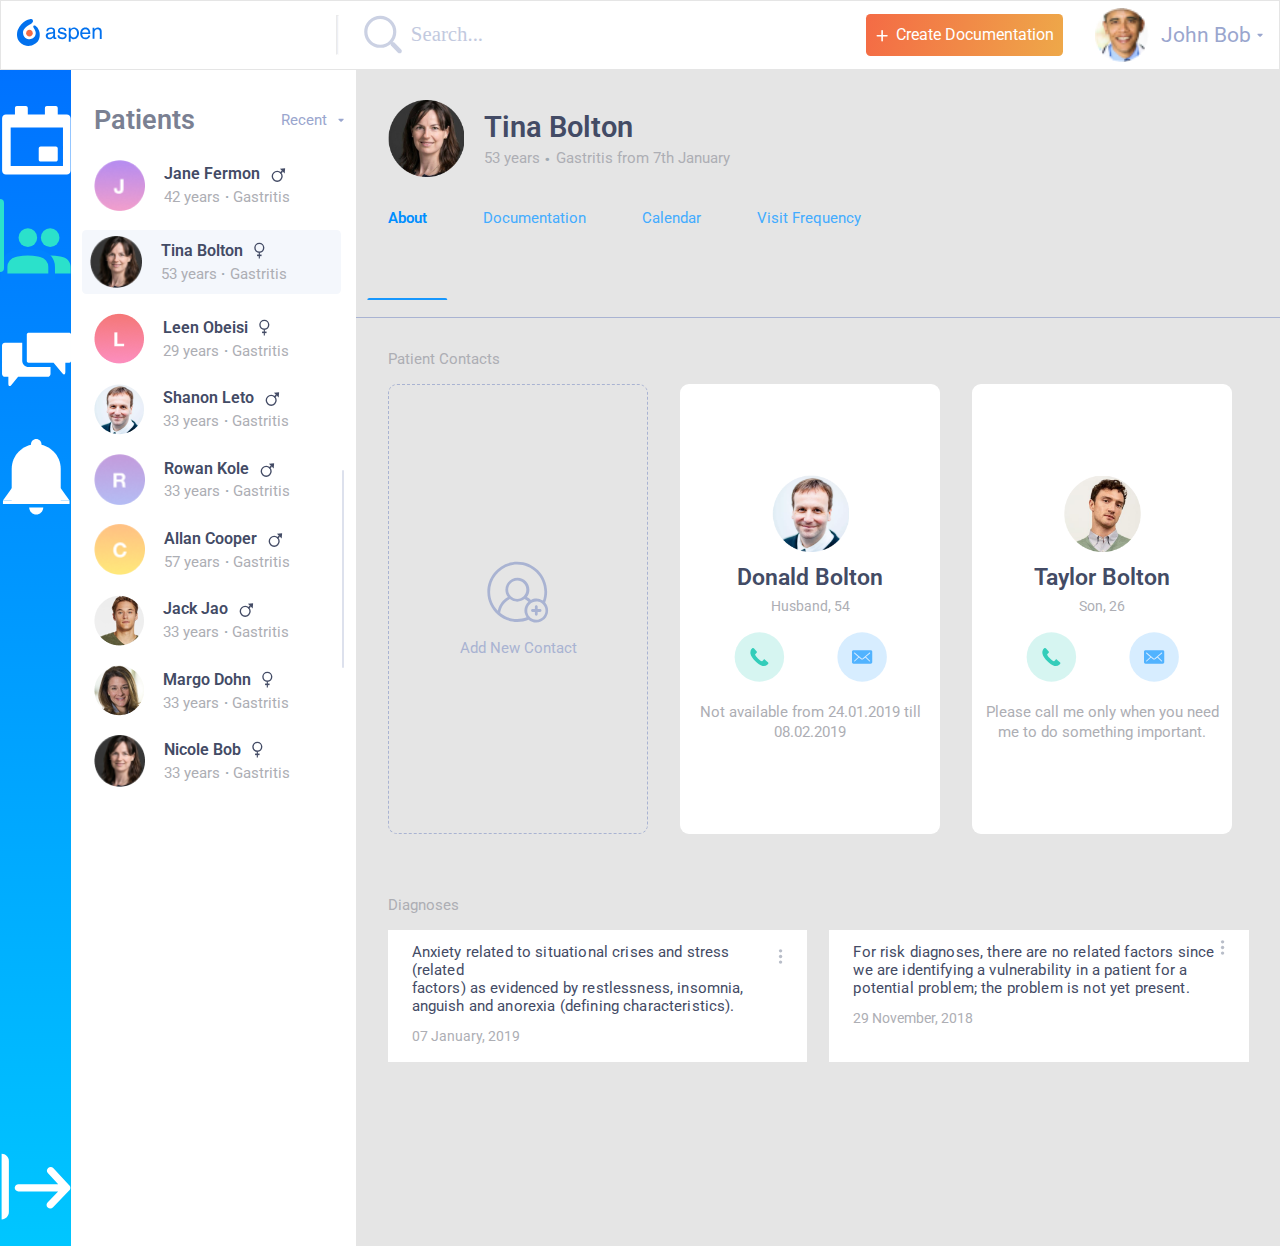
==== Medical App Design Project/index.html @ 2992dcbe "The completed Calculator design project was added to the folder. The medical app design project was " ====
<!DOCTYPE html>
<html>

<head>
  <meta charset="utf-8" />
  <meta http-equiv="X-UA-Compatible" content="IE=edge">
  <title>Medical App Design Project</title>
  <meta name="viewport" content="width=device-width, initial-scale=1">
  <link rel="stylesheet" type="text/css" media="screen" href="css/style.css" />
</head>

<body>
  <div class="container">

    <nav>
      <a href="#"><img src="images/Group 2.11.svg" alt="aspen logo"></a>

      <div class="line-search">
        <hr>
        <div class="search">
          <img src="images/Group 5.2.svg" alt="search icon">
          <span>Search...</span>
        </div>
      </div>

      <div class="create-obama">
        <div class="plus-create">
          <img src="images/Group 2.svg" alt="plus icon">
          <span>Create Documentation</span>
        </div>
        <div class="obama-john">
          <img src="images/image (1).png" alt="Obama picture" class="obama">
          <p>John Bob</p>
          <img src="images/Polygon.svg" alt="down icon">
        </div>
      </div>

    </nav>

    <aside class="blue">
      <div class="blue-line"></div>
      <!-- <div class="blue-top-icons"> -->
      <img src="images/Union.svg" alt="calendar">
      <!-- <div class="blue-contact"> -->
      <img src="images/Group 8.2.svg" alt="contact">
      <!-- </div> -->
      <img src="images/Group 9.svg" alt="message">
      <img src="images/Group 9 (1).svg" alt="reminder">
      <!-- </div> -->
      <!-- <div > -->
      <img src="images/Group 2.10.svg" alt="right-direction-icon" class="blue-bottom-icon">
      <!-- </div> -->
    </aside>

    <aside class="white">
      <div class="white-line"></div>

      <div class="patient-list">
        <div class="patient-recent">
          <p class="patient-highlight">Patients</p>
          <div class="recent-img">
            <p class="patient-detail">Recent</p>
            <img src="images/Polygon.svg" alt="down icon">
          </div>
        </div>

        <div class="j-jane one">
          <img src="images/Group 20.png" alt="Jane" class="display-picture">
          <div class="jane42">
            <div class="jane-circle-up">
              <p>Jane Fermon</p>
              <img src="images/Group 4.3.svg" alt="circle up">
            </div>

            <div class="gas42">
              <p>42 years</p>
              <p class="dot">.</p>
              <p>Gastritis</p>
            </div>

          </div>

        </div>

        <div class="j-jane two">
          <img src="images/Group 11.3.png" alt="Tina" class="display-picture">
          <div class="jane42">
            <div class="jane-circle-up">
              <p>Tina Bolton</p>
              <img src="images/Group 10.1.svg" alt="circle down">
            </div>

            <div class="gas42">
              <p>53 years</p>
              <p class="dot">.</p>
              <p>Gastritis</p>
            </div>

          </div>

        </div>


        <div class="j-jane three">
          <img src="images/Group 22.png" alt="Leen" class="display-picture">
          <div class="jane42">
            <div class="jane-circle-up">
              <p>Leen Obeisi</p>
              <img src="images/Group 10.1.svg" alt="circle down">
            </div>

            <div class="gas42">
              <p>29 years</p>
              <p class="dot">.</p>
              <p>Gastritis</p>
            </div>

          </div>

        </div>


        <div class="j-jane four">
          <img src="images/image (2).png" alt="Shanon" class="display-picture">
          <div class="jane42">
            <div class="jane-circle-up">
              <p>Shanon Leto</p>
              <img src="images/Group 4.3.svg" alt="circle up">
            </div>

            <div class="gas42">
              <p>33 years</p>
              <p class="dot">.</p>
              <p>Gastritis</p>
            </div>

          </div>

        </div>

        <div class="j-jane five">
          <img src="images/Group 25.png" alt="Rowan" class="display-picture">
          <div class="jane42">
            <div class="jane-circle-up">
              <p>Rowan Kole</p>
              <img src="images/Group 4.3.svg" alt="circle up">
            </div>

            <div class="gas42">
              <p>33 years</p>
              <p class="dot">.</p>
              <p>Gastritis</p>
            </div>

          </div>

        </div>
        <div class="j-jane six">
          <img src="images/Group 27.png" alt="Allan" class="display-picture">
          <div class="jane42">
            <div class="jane-circle-up">
              <p>Allan Cooper</p>
              <img src="images/Group 4.3.svg" alt="circle up">
            </div>

            <div class="gas42">
              <p>57 years</p>
              <p class="dot">.</p>
              <p>Gastritis</p>
            </div>

          </div>

        </div>
        <div class="j-jane seven">
          <img src="images/image 9.1.png" alt="Jack" class="display-picture">
          <div class="jane42">
            <div class="jane-circle-up">
              <p>Jack Jao </p>
              <img src="images/Group 4.3.svg" alt="circle up">
            </div>

            <div class="gas42">
              <p>33 years</p>
              <p class="dot">.</p>
              <p>Gastritis</p>
            </div>

          </div>

        </div>
        <div class="j-jane eight">
          <img src="images/image 6.3.png" alt="Margo" class="display-picture">
          <div class="jane42">
            <div class="jane-circle-up">
              <p>Margo Dohn</p>
              <img src="images/Group 10.1.svg" alt="circle down">
            </div>

            <div class="gas42">
              <p>33 years</p>
              <p class="dot">.</p>
              <p>Gastritis</p>
            </div>

          </div>

        </div>
        <div class="j-jane nine">
          <img src="images/Group 11.3.png" alt="Nicole" class="display-picture">
          <div class="jane42">
            <div class="jane-circle-up">
              <p>Nicole Bob</p>
              <img src="images/Group 10.1.svg" alt="circle down">
            </div>

            <div class="gas42">
              <p>33 years</p>
              <p class="dot">.</p>
              <p>Gastritis</p>
            </div>

          </div>

        </div>


      </div>
    </aside>

    <main>
      <div class="patient-profile">
        <div class="blue-line"></div>
        <div class="dp-tina">
          <div class="j-jane">
            <img src="images/image 5.png" alt="Tina" class="display-picture">
            <div class="jane42">
              <div class="jane-circle-up profile">
                <p>Tina Bolton</p>
              </div>

              <div class="gas42">
                <p>53 years</p>
                <p class="dot">.</p>
                <p>Gastritis from 7th January</p>
              </div>

            </div>

          </div>
        </div>

        <div class="about-doc">
          <p> <a href="index.html" class="highlighted-about-doc">About</a></p>
          <p> <a href="documentation.html" target="_blank">Documentation</a> </p>
          <p> <a href="documentation2.html" target="_blank">Calendar</a> </p>
          <p> <a href="visitfre.html" target="_blank">Visit Frequency</a> </p>
        </div>

      </div>

      <div class="patient-contact">
        <p>Patient Contacts</p>
        <div class="container-contact">
          <div class="contact-detail blank">
            <img src="images/Vector.svg" alt="contact icon">
            <p>Add New Contact</p>
          </div>
          <div class="contact-detail donald">
            <img src="images/image (1)2.png" alt="Donald">
            <div class="donald-husband">
              <p>Donald Bolton</p>
              <p>Husband, 54 </p>
            </div>
            <div class="call-message">
              <img src="images/Group 6.8.svg" alt="call icon">
              <img src="images/Group 2.12.svg" alt="message icon">
            </div>
            <p>Not available from 24.01.2019 till <br> 08.02.2019</p>
          </div>

          <div class="contact-detail donald taylor">
            <img src="images/image 8.61.png" alt="Taylor">
            <div class="donald-husband">
              <p>Taylor Bolton</p>
              <p>Son, 26</p>
            </div>
            <div class="call-message">
              <img src="images/Group 6.8.svg" alt="call icon">
              <img src="images/Group 2.12.svg" alt="message icon">
            </div>
            <p>Please call me only when you need <br> me to do something important.</p>
          </div>
        </div>

      </div>

      <div class="patient-diagnoses">
        <p>Diagnoses</p>
        <div class="anchor">

          <div class="anxiety">
            <div class="anxiety-dots">
              <p>Anxiety related to situational crises and stress (related <br> factors) as evidenced by restlessness,
                insomnia, <br> anguish and anorexia (defining characteristics).</p>
              <img src="images/Group 3.svg" alt="3 dots icon">
            </div>
            <p> 07 January, 2019 </p>
          </div>

          <div class="anxiety risk">
            <div class="anxiety-dots">
              <p>For risk diagnoses, there are no related factors since <br> we are identifying a vulnerability in a patient for a <br> potential problem; the problem is not yet present. </p>
              <img src="images/Group 3.svg" alt="3 dots icon" id="second3dots">
            </div>
            <p> 29 November, 2018 </p>
          </div>

        </div>



        

      </div>

  </div>

  </main>


  </div>


  <script src="main.js"></script>
</body>

</html>
---- Medical App Design Project/css/style.css ----
@import url('https://fonts.googleapis.com/css?family=Roboto');

* {
  padding: 0;
  margin: 0;
  box-sizing: border-box;
}
body {
  font-family: 'Roboto', sans-serif;
  font-size: 14.7px;
}

.container {
  display: grid;
  grid-template-columns: repeat(18, 1fr);
  grid-template-rows: 70px auto;

}

nav {
 border: 1px solid #E5E5E5;;
  grid-column: 1/-1;
  display: flex;
  justify-content: space-between;
  align-items: center;
  padding: 0 1rem;
  background: #FFFFFF;
  /* margin-bottom: 0; */
}
.line-search {
  display: flex;
  /* align-items: center; */
margin-left: -10.5rem;
}
.line-search hr {
  height: 2.5rem;
  width: 2.5px;
background: #A9B3D2;
opacity: 0.2;
}
.search {
  display: flex;
  padding-left: 1.5rem;
}
.search img {
  cursor: pointer;
  padding-right: 0.5rem;
}
.search span  {
  padding-top: 0.62rem;
  font-family: Helvetica Neue;
line-height: 17px;
font-size: 1.3rem;

color: #A9B3D2;

opacity: 0.7;
}


.create-obama {
  cursor: pointer;
  display: flex;
  align-items: center;
}
.plus-create {
  display: flex;
  justify-content: center;
  align-items: center;
  width: 197px;
height: 42px;
background: linear-gradient(101.13deg, #F46B45 0%, #EEA849 100%);
border-radius: 4.5px;
}
.plus-create span {
  line-height: 40px;
font-size: 1rem;
padding-left: 0.5rem;
color: #FFFFFF;
}
.obama-john {
  display: flex;
  align-items: center;
  padding-left: 2rem;
}
.obama-john .obama {
  height: 6vh;
}
.obama-john img {
  cursor: pointer;
}
.obama-john p {
  padding: 0 0.4rem 0 0.7rem;
  line-height: 40px;
text-align: right;
font-size: 1.3rem;
color: #9AA6CE;
}

.blue {
  /* margin: 0; */
  position: relative;
  background: linear-gradient(180deg, #0072FF 0%, #00C6FF  100%);
    grid-column: span 1; 
  display: flex;
  flex-direction: column;
  /* justify-content: space-evenly; */
}
.blue img {
  padding: 35% 0;
  cursor: pointer;
}
.blue :nth-child(2) {
  padding-top: 50%;
}
.blue :nth-child(5) {
  padding-bottom: 68vh;
}
.blue :nth-child(6) {   
  /* justify-content: end; what flex property can solely control this along the cross axis. */
}
.blue-line {
  position: absolute;
  top: 11%;
  left: 0%;
  /* border-radius: 15%; */
  border-top-right-radius: 15px;
  border-bottom-right-radius: 15px;
  width: 3.5px;
  height: 72.75px;
  background: #2BE1CB;
 cursor: pointer;
}
.white {
  background-color: #fff;
  grid-column: span 4;
  position: relative;
}
.white-line {
  position: absolute;
  top: 34%;
  right: 4%;
  border-radius: 16px;
  width: 0.2vw;
  height: 22vh;
  background: #A9B3D2;
  opacity: 0.4;
  cursor: pointer;
}
.patient-list {
  display: flex;
  flex-direction: column;
  padding: 1.9rem 0 1rem  1.4rem;
}
.patient-recent {
  display: flex;
  justify-content: space-between;
  
}
.patient-highlight {
  line-height: 40px;
font-size: 27px;
color: #434B65;
font-family: 'Roboto', sans-serif;
  font-weight: 600;
  opacity: 0.7;
}
.recent-img {
  display: flex;
  padding-right: 0.7rem;

}
.patient-detail {
  line-height: 40px;
  font-size: 14.625px;
  /* text-align: right; */
  color: #9AA6CE;
  padding-right: 0.7rem;
}
.recent-img img {
  cursor: pointer;
}

.j-jane {
  padding-top: 1.2rem;
  display: flex;
  align-items: center;
  cursor: pointer;
}
.j-jane .display-picture{
  padding-right: 1.2rem;
  height: 4vw;
}
.jane-circle-up, .gas42 {
  display: flex;
  align-items: center;
  padding-bottom: 0.3rem;
}
.gas42 {
  padding-bottom: 0;
}
.jane-circle-up p {
  padding-right: 0.7rem;
  font-weight: 600;
font-size: 15.75px;
color: #434B65;
}
.gas42 :first-child, .gas42 :nth-child(3) {
  padding-right: 0.3rem;
  font-size: 14.7px;
color: #ADAEB4;
}
.gas42 .dot {
  padding-right: 0.3rem;
  margin-top: -0.5rem;
  color: #9FAAB3;
  font-weight: 600;
/* opacity: 0.6; */
/* border-radius: 2.25px; */
}
/* .j-jane .two { */
  /* padding-top: 0rem; */
/* } */
.j-jane.two {
  margin-top: 1.2rem;
  margin-left: -0.7rem;
  padding: 0 0.5rem;
  background: #F4F7FC;
  border-radius: 4.5px;
  height: 5vw;
  width: 20.2vw;
  display: flex;
  align-items: center;
  /* justify-content: center; */
}



main {
  background: #E5E5E5;
  grid-column: span 13;
}
.patient-profile {
  height: 27.5vh;
  /* background-color: rgb(212, 9, 9); */
  padding: 0.7rem 2rem;
  border-bottom: 1px solid #A9B3D2;;
  position: relative;
}
.patient-profile .dp-tina img, .donald>img {
  height: 6vw;
}
.patient-profile .dp-tina .jane-circle-up p {
  padding-right: 0;
  font-size: 29px;
}
.patient-profile .gas42 .dot {
font-size: 1.5rem;
margin-top: -0.6rem;
}
.about-doc {
  padding-top: 2rem;
display: flex;
/* padding-left: 1rem; */
}
.about-doc p {
  padding-right: 3.5rem;
  font-size: 14.7px;
/* text-align: center; */

/*  */
}
.about-doc a {
  text-decoration: none;
  color: #43ACFF;
  /* font-weight: 600; */
  /* opacity: 0.9; */
}
.about-doc .highlighted-about-doc {
  font-weight: 600;
color: #008EFF;
/* text-align: center; */
  /* padding-bottom: 0.4rem; */
  /* border-bottom: 4px solid rgb(15, 167, 15); */
}
.patient-profile .blue-line {
  position: absolute;
  top: 76.5%;
  left: 5.5%;
  width: 2.4px;
  border-top-right-radius: 7px;
  border-bottom-right-radius: 7px;
  height: 79.75px;
  background: #008EFF;
opacity: 0.9;
transform: rotate(-90deg);
}

.patient-contact {
  height: 60.7vh;
  /* background-color: #fff; */
  padding: 2rem 1rem 0rem 2rem;
}
.patient-contact img {
  cursor: pointer;
}
.patient-contact>p {
  padding-bottom: 1rem;
  font-size: 14.7px;
  /* text-align: center; */
  color: #ADAEB4;
  }
.container-contact {
  display: flex;
  /* padding-top: 1rem; */
  /* margin: 1rem 2rem; */
}

.contact-detail {
  margin-right: 2rem;
  width: 47vw;
  height: 50vh;
  background: #FFFFFF;
  border: 1.8px dashed #A9B3D2;
box-sizing: border-box;
border-radius: 9px;
  display: flex;
  flex-direction: column;
  justify-content: center;
  align-items: center;
}
.contact-detail .taylor {
  /* margin-right: 7rem; */
}
.blank {
  background: none;
}
.blank img {
  /* margin-top: 1vh; */
}
.blank p {
color: #A9B3D2;
padding-top: 1rem;
}
.donald {
  border: none;
}
.donald>img {
  /* margin-top: -1vh; */
}
.donald-husband :first-child {
  
  font-size: 23px;
  font-weight: 600;
  color: #434B65;
  padding: 0.8rem 0 0.3rem;
}
.donald-husband :nth-child(2) {
  /* line-height: 17px; */
font-size: 14px;
text-align: center;
color: #ADAEB4;
}
.call-message {
  padding: 1rem 0;
}
.call-message :first-child {
  /* text-align: center; */
  padding-right: 3rem;
}
.donald :last-child {
  line-height: 20px;
  text-align: center;
  color: #ADAEB4;
}


.patient-diagnoses {
padding-top: 2rem;
padding-left: 2rem;
/* display: flex; */
}
.patient-diagnoses>p {
color: #ADAEB4;
}

.patient-diagnoses .anchor {
  display: flex;
  margin-top: 1rem;
  /* justify-content: space-between; */
}
.anxiety {
  background-color: #fff;
  width: 47%;
  padding-left: 1.5rem;
  /* margin-right: 1.5rem; */
}
.anxiety-dots {
  display: flex;
  justify-content: space-between;
  padding: 1.5rem 1.5rem 0rem 0;
  margin-top: 1rem;
}
.anxiety-dots p {
  margin-top: -3vh;
  /* line-height: 22px; */
letter-spacing: 0.01em;
color: #434B65;
}
.anxiety-dots img {
  margin-top: -8vh;
  cursor: pointer;
}
.anxiety>p {
  line-height: 17px;
font-size: 13.5px;
color: #ADAEB4;
padding: 0.8rem 0 1.1rem;
}
.risk {
  margin-left: 1.4rem;
}
#second3dots {
 /* margin-left: -41vh; */
 /* margin-top: 4vh; */
 /* background: yellow; */
}

.blueish {
  width: 5.38px;
height: 102.01px;
/* left: 418.58px; */
/* top: 312.81px; */
margin: 2rem auto;
background: #43ACFF;
opacity: 0.9;
border-top-left-radius: 11px;
border-bottom-left-radius: 12px;
}
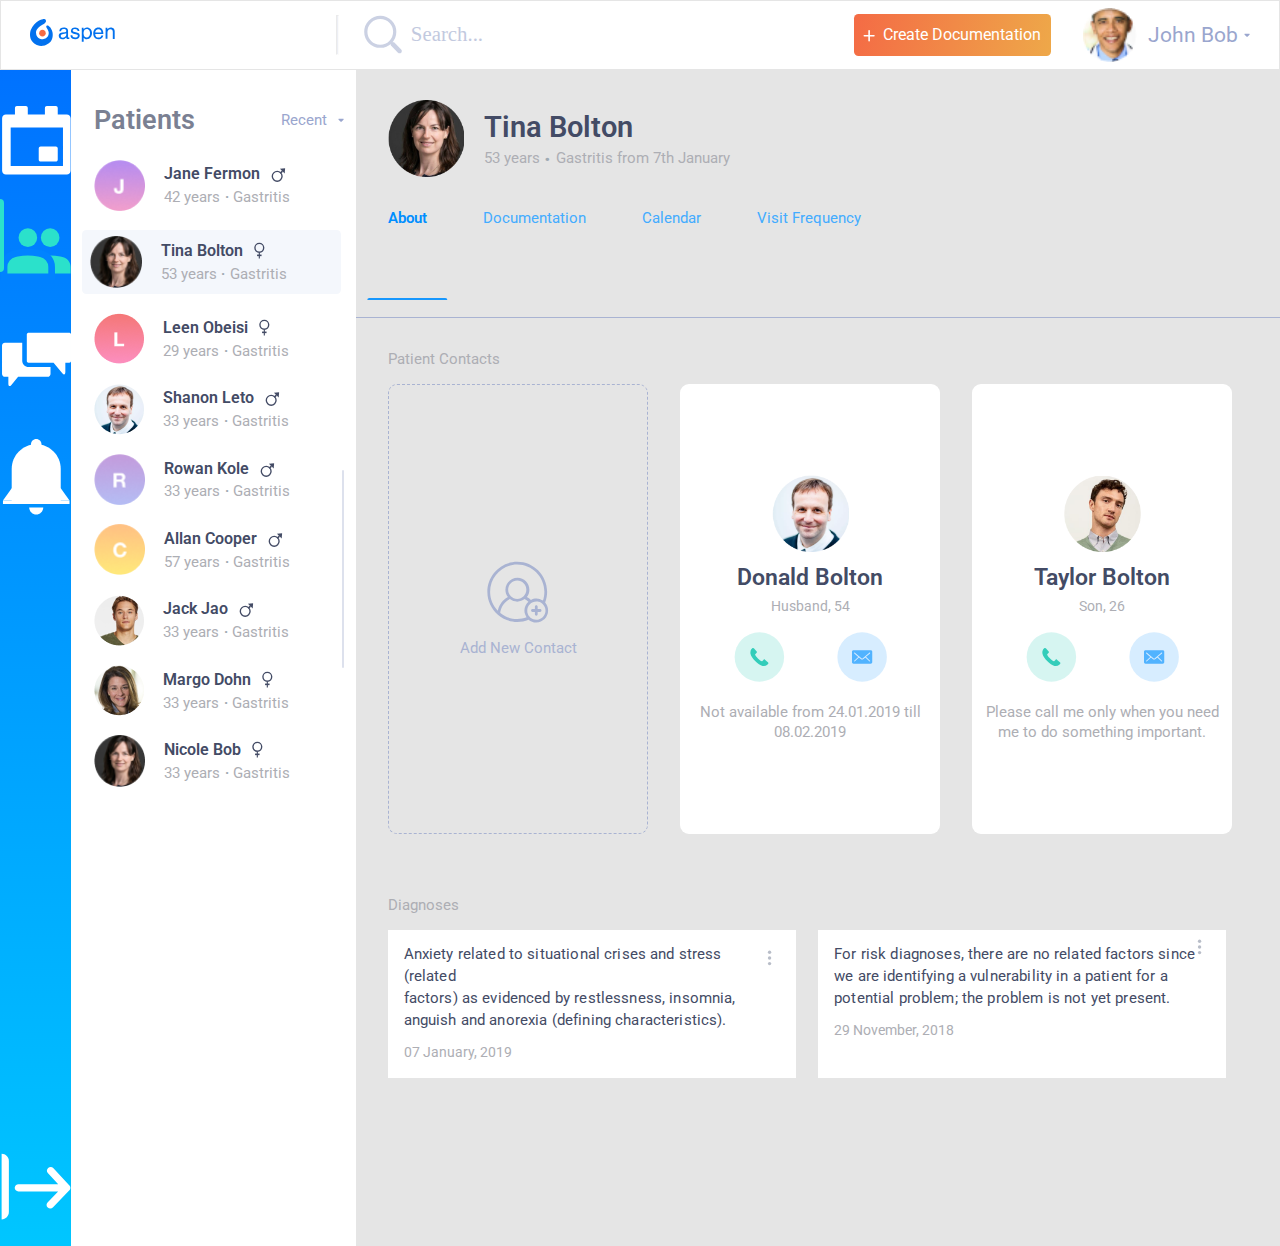
==== commit 49b609f1: "Errors were corrected after first upload." ====
--- a/Medical App Design Project/index.html
+++ b/Medical App Design Project/index.html
@@ -311,7 +311,7 @@
           <div class="anxiety risk">
             <div class="anxiety-dots">
               <p>For risk diagnoses, there are no related factors since <br> we are identifying a vulnerability in a patient for a <br> potential problem; the problem is not yet present. </p>
-              <img src="images/Group 3.svg" alt="3 dots icon" id="second3dots">
+              <img src="images/Group 3.svg" alt="3 dots icon" id="secondtdots">
             </div>
             <p> 29 November, 2018 </p>
           </div>
--- a/Medical App Design Project/css/style.css
+++ b/Medical App Design Project/css/style.css
@@ -25,7 +25,7 @@
   display: flex;
   justify-content: space-between;
   align-items: center;
-  padding: 0 1rem;
+  padding: 0 1.8rem;
   background: #FFFFFF;
   /* margin-bottom: 0; */
 }
@@ -131,7 +131,7 @@
   width: 3.5px;
   height: 72.75px;
   background: #2BE1CB;
- cursor: pointer;
+ /* cursor: pointer; */
 }
 .white {
   background-color: #fff;
@@ -147,7 +147,7 @@
   height: 22vh;
   background: #A9B3D2;
   opacity: 0.4;
-  cursor: pointer;
+  /* cursor: pointer; */
 }
 .patient-list {
   display: flex;
@@ -187,7 +187,7 @@
   padding-top: 1.2rem;
   display: flex;
   align-items: center;
-  cursor: pointer;
+  /* cursor: pointer; */
 }
 .j-jane .display-picture{
   padding-right: 1.2rem;
@@ -258,7 +258,7 @@
 }
 .patient-profile .gas42 .dot {
 font-size: 1.5rem;
-margin-top: -0.6rem;
+margin-top: -0.7rem;
 }
 .about-doc {
   padding-top: 2rem;
@@ -389,13 +389,14 @@
 .patient-diagnoses .anchor {
   display: flex;
   margin-top: 1rem;
+  margin-right: 1.5rem;
   /* justify-content: space-between; */
 }
 .anxiety {
   background-color: #fff;
   width: 47%;
-  padding-left: 1.5rem;
-  /* margin-right: 1.5rem; */
+  padding-left: 1rem;
+  /* margin-right: 2rem; */
 }
 .anxiety-dots {
   display: flex;
@@ -405,12 +406,13 @@
 }
 .anxiety-dots p {
   margin-top: -3vh;
-  /* line-height: 22px; */
+  line-height: 22px;
 letter-spacing: 0.01em;
 color: #434B65;
 }
 .anxiety-dots img {
-  margin-top: -8vh;
+  margin-top: -9.4vh;
+  /* padding-left: 1.3rem; */
   cursor: pointer;
 }
 .anxiety>p {
@@ -421,9 +423,13 @@
 }
 .risk {
   margin-left: 1.4rem;
-}
-#second3dots {
- /* margin-left: -41vh; */
+  /* margin-right: -9rem;   An issue with getting the 3 dots in the desired position. */
+}
+
+
+
+.anxiety #secondtdots {
+ /* margin-right: 3rem; */ 
  /* margin-top: 4vh; */
  /* background: yellow; */
 }
